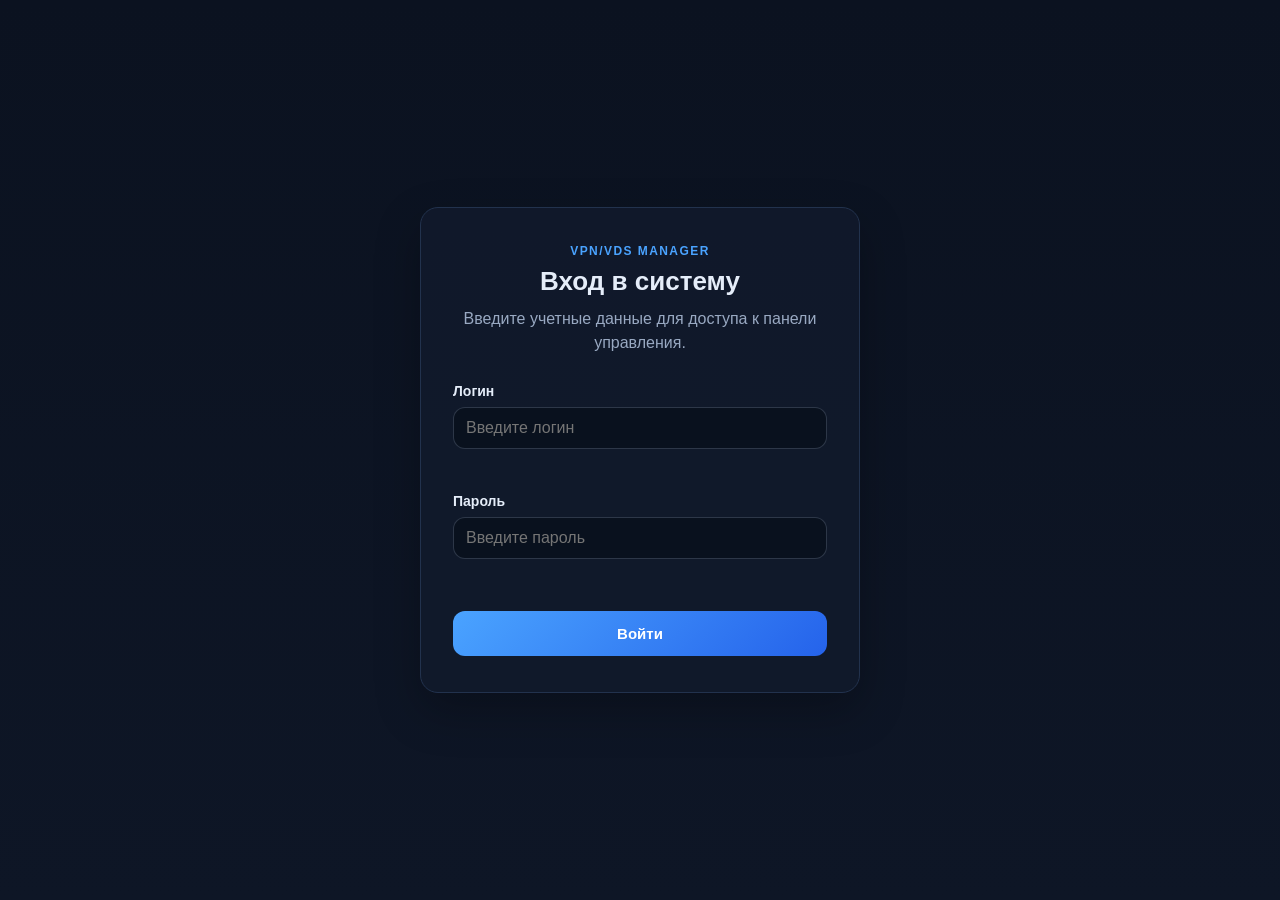
==== vpn-manager/frontend/index.html @ e57759b3 "feat: 405 fix, VPN sync button UI, change password modal UI, SSTP accel-ppp secrets support" ====
<!doctype html>
<html lang="ru">
  <head>
    <meta charset="UTF-8" />
    <meta name="viewport" content="width=device-width, initial-scale=1.0" />
    <title>VPN/VDS Manager - Конфиг</title>
    <link rel="stylesheet" href="styles.css" />
  </head>
  <body>
    <div class="layout">
      <header class="topbar panel">
        <div>
          <p class="eyebrow">MikroTik</p>
          <h1>mikrotik master by ILJES</h1>
        </div>

        <div class="topbar-actions">
          <a href="dashboard.html" class="tab-btn" role="button">
            Дашборд
          </a>
          <button type="button" id="tab-config-btn" class="tab-btn tab-btn-active">
            Конфиг
          </button>
          <button
            type="button"
            id="tab-settings-btn"
            class="tab-btn tab-btn-icon"
            aria-label="Открыть настройки"
            title="Открыть настройки"
          >
            &#9881;
          </button>
          <button type="button" id="logout-btn" class="tab-btn tab-btn-danger">
            Выйти
          </button>
        </div>
      </header>

      <section id="config-tab" class="tab-panel tab-panel-active">
        <div class="workspace-grid">
          <section class="panel panel-form">
            <div class="panel-header">
              <p class="eyebrow">Параметры</p>
              <h2 id="form-title">Настройка роутера</h2>
              <p class="subtitle">
                Изменения применяются к выбранной записи в списке роутеров.
              </p>
            </div>

            <form id="config-form" class="form" novalidate onsubmit="return false;"></form>
          </section>

          <main class="panel panel-preview">
            <div class="panel-header">
              <p class="eyebrow">Предпросмотр</p>
              <h2>Готовый RouterOS скрипт</h2>
              <p class="subtitle">
                Конфиг обновляется сразу после изменения полей формы.
              </p>
            </div>

            <div class="preview-actions">
              <button type="button" id="download-preview-btn" class="btn btn-primary">
                Скачать `.rsc` файл
              </button>
            </div>

            <div class="meta">
              <div class="meta-card">
                <span class="meta-label">Шаблон</span>
                <strong id="template-name">API сборка</strong>
              </div>
              <div class="meta-card">
                <span class="meta-label">Схема полей</span>
                <strong id="schema-name">/api/configs/schema</strong>
              </div>
            </div>

            <textarea
              id="preview"
              class="preview"
              spellcheck="false"
              readonly
            ></textarea>
          </main>
        </div>
      </section>

      <section id="settings-tab" class="tab-panel">
        <section class="panel panel-settings">
          <div class="panel-header">
            <p class="eyebrow">Настройки</p>
            <h2>Профили и роутеры</h2>
            <p class="subtitle">
              Управление профилями, списком устройств и скачиванием конфигов.
            </p>
          </div>

          <div class="settings-grid">
            <section class="settings-section">
              <div class="section-heading">
                <h2>Профиль</h2>
              </div>
              <div class="profile-controls">
                <select id="profile-select" class="field-input"></select>
                <div class="button-row">
                  <button type="button" id="new-profile-btn" class="btn btn-secondary">
                    Новый
                  </button>
                  <button type="button" id="save-profile-btn" class="btn btn-secondary">
                    Сохранить
                  </button>
                  <button type="button" id="delete-profile-btn" class="btn btn-danger">
                    Удалить
                  </button>
                </div>
              </div>
            </section>

            <section class="settings-section settings-section-wide">
              <div class="section-heading">
                <h2>Роутеры</h2>
                <button type="button" id="add-router-btn" class="btn btn-secondary btn-small">
                  Добавить
                </button>
              </div>
              <div id="router-list" class="router-list"></div>
              <div class="button-row">
                <button type="button" id="duplicate-router-btn" class="btn btn-secondary">
                  Дублировать
                </button>
                <button type="button" id="remove-router-btn" class="btn btn-danger">
                  Удалить
                </button>
              </div>
            </section>

            <div id="status" class="status status-loading">Загрузка данных...</div>

            <section class="settings-section">
              <div class="button-column">
                <button type="button" id="reset-btn" class="btn btn-secondary">
                  Сбросить роутер
                </button>
                <button type="button" id="download-btn" class="btn btn-primary">
                  Скачать выбранный `.rsc`
                </button>
                <button type="button" id="download-all-btn" class="btn btn-primary">
                  Скачать все конфиги
                </button>
              </div>
            </section>
          </div>
        </section>
      </section>
    </div>

    <template id="field-template">
      <label class="field">
        <span class="field-label"></span>
        <span class="field-help"></span>
        <input class="field-input" />
        <span class="field-error"></span>
      </label>
    </template>

    <template id="router-item-template">
      <button type="button" class="router-item">
        <span class="router-name"></span>
        <span class="router-meta"></span>
      </button>
    </template>

    <div id="password-modal" class="modal" style="display:none;">
      <div class="modal-overlay" data-close-modal="1"></div>
      <div class="modal-card panel">
        <div class="modal-header">
          <p class="eyebrow">Настройки</p>
          <h2>Смена пароля admin</h2>
          <p class="subtitle">Введите старый пароль и задайте новый (минимум 4 символа).</p>
        </div>
        <form id="password-form" class="form" novalidate onsubmit="return false;">
          <label class="field">
            <span class="field-label">Старый пароль</span>
            <input id="old-password" class="field-input" type="password" required autocomplete="current-password" />
            <span class="field-error" data-error-for="old-password"></span>
          </label>
          <label class="field">
            <span class="field-label">Новый пароль</span>
            <input id="new-password" class="field-input" type="password" required minlength="4" autocomplete="new-password" />
            <span class="field-error" data-error-for="new-password"></span>
          </label>
          <label class="field">
            <span class="field-label">Повторите новый пароль</span>
            <input id="new-password-2" class="field-input" type="password" required minlength="4" autocomplete="new-password" />
            <span class="field-error" data-error-for="new-password-2"></span>
          </label>
          <div id="password-status" class="status" style="display:none;"></div>
          <div class="button-row">
            <button type="button" id="password-cancel" class="btn btn-secondary" data-close-modal="1">Отмена</button>
            <button type="submit" id="password-submit" class="btn btn-primary">Сменить пароль</button>
          </div>
        </form>
      </div>
    </div>

    <script defer src="app.js"></script>
  </body>
</html>
---- vpn-manager/frontend/styles.css ----
:root {
  color-scheme: dark;
  --bg: #0b1220;
  --panel: #111a2b;
  --panel-border: #22324d;
  --panel-soft: #162238;
  --text: #e5edf9;
  --muted: #99a9c2;
  --accent: #4aa3ff;
  --accent-strong: #2563eb;
  --danger: #ff7a7a;
  --success: #4ade80;
  --warning: #fbbf24;
  --shadow: 0 18px 45px rgba(0, 0, 0, 0.25);
  font-family: Inter, Segoe UI, Roboto, Arial, sans-serif;
}

* {
  box-sizing: border-box;
}

body {
  margin: 0;
  min-height: 100vh;
  background: linear-gradient(180deg, #0b1220 0%, #0e1626 100%);
  color: var(--text);
}

.layout {
  display: grid;
  gap: 20px;
  padding: 20px;
}

.topbar {
  display: flex;
  align-items: center;
  justify-content: space-between;
  gap: 20px;
  padding: 18px 24px;
}

.panel {
  background: rgba(17, 26, 43, 0.92);
  border: 1px solid var(--panel-border);
  border-radius: 18px;
  box-shadow: var(--shadow);
}

.panel-form,
.panel-preview,
.panel-settings {
  display: flex;
  flex-direction: column;
}

.topbar-actions {
  display: flex;
  align-items: center;
  gap: 10px;
}

.tab-btn {
  border: 1px solid rgba(153, 169, 194, 0.2);
  border-radius: 14px;
  background: rgba(255, 255, 255, 0.04);
  color: var(--text);
  padding: 12px 16px;
  font: inherit;
  font-weight: 600;
  cursor: pointer;
  text-decoration: none;
  display: inline-flex;
  align-items: center;
  justify-content: center;
}

.tab-btn-active {
  border-color: rgba(74, 163, 255, 0.4);
  background: rgba(74, 163, 255, 0.16);
}

.tab-btn-icon {
  min-width: 48px;
  font-size: 20px;
  line-height: 1;
}

.tab-btn-danger {
  border-color: rgba(255, 122, 122, 0.3);
  background: rgba(255, 122, 122, 0.12);
  color: #ffd4d4;
}

.tab-btn-danger:hover {
  background: rgba(255, 122, 122, 0.2);
}

.tab-panel {
  display: none;
}

.tab-panel-active {
  display: block;
}

.workspace-grid {
  display: grid;
  grid-template-columns: minmax(360px, 460px) minmax(520px, 1fr);
  gap: 20px;
}

.panel-settings {
  min-height: calc(100vh - 140px);
}

.panel-header {
  padding: 24px 24px 12px;
}

.eyebrow {
  margin: 0 0 8px;
  color: var(--accent);
  font-size: 12px;
  font-weight: 700;
  letter-spacing: 0.12em;
  text-transform: uppercase;
}

h1,
h2 {
  margin: 0;
  font-size: 28px;
}

.subtitle {
  margin: 10px 0 0;
  color: var(--muted);
  line-height: 1.5;
}

.settings-grid {
  display: grid;
  grid-template-columns: minmax(280px, 360px) minmax(420px, 1fr);
  gap: 16px;
  padding: 0 24px 24px;
}

.settings-section {
  padding: 18px;
  border-radius: 16px;
  background: rgba(22, 34, 56, 0.95);
  border: 1px solid rgba(255, 255, 255, 0.04);
}

.settings-section-wide,
.status {
  grid-column: 1 / -1;
}

.section-heading {
  display: flex;
  align-items: center;
  justify-content: space-between;
  gap: 12px;
  margin-bottom: 14px;
}

.section-heading h2 {
  font-size: 16px;
}

.profile-controls {
  display: grid;
  gap: 12px;
}

.status {
  padding: 12px 14px;
  border-radius: 12px;
  border: 1px solid transparent;
  font-size: 14px;
}

.status-loading {
  background: rgba(74, 163, 255, 0.12);
  border-color: rgba(74, 163, 255, 0.28);
}

.status-success {
  background: rgba(74, 222, 128, 0.12);
  border-color: rgba(74, 222, 128, 0.25);
}

.status-error {
  background: rgba(255, 122, 122, 0.12);
  border-color: rgba(255, 122, 122, 0.25);
  color: #ffd4d4;
}

.form {
  display: grid;
  gap: 18px;
  padding: 0 24px 24px 24px;
  overflow: auto;
}

.section {
  padding: 18px;
  border-radius: 16px;
  background: rgba(22, 34, 56, 0.95);
  border: 1px solid rgba(255, 255, 255, 0.04);
}

.section-title {
  margin: 0 0 14px;
  font-size: 16px;
}

.section-grid {
  display: grid;
  gap: 14px;
}

.inline-summary {
  display: grid;
  gap: 8px;
  padding: 14px 16px;
  border-radius: 14px;
  background: rgba(9, 17, 30, 0.9);
  border: 1px solid rgba(74, 163, 255, 0.18);
}

.inline-summary-label {
  color: var(--muted);
  font-size: 13px;
}

.inline-summary-value {
  color: var(--text);
  font-size: 15px;
  word-break: break-word;
}

.field {
  display: grid;
  gap: 8px;
}

.field-checkbox {
  grid-template-columns: auto 1fr;
  align-items: start;
  gap: 10px 12px;
}

.field-checkbox input[type="checkbox"] {
  margin-top: 2px;
  width: 18px;
  height: 18px;
  accent-color: var(--accent);
}

.field-checkbox .field-label,
.field-checkbox .field-help,
.field-checkbox .field-error {
  grid-column: 2;
}

.field-disabled {
  opacity: 0.55;
}

.field-label {
  font-size: 14px;
  font-weight: 600;
}

.field-help {
  color: var(--muted);
  font-size: 13px;
  line-height: 1.45;
}

.field-input,
.field textarea,
.field select {
  width: 100%;
  padding: 11px 12px;
  border: 1px solid rgba(153, 169, 194, 0.25);
  border-radius: 12px;
  background: #09111e;
  color: var(--text);
  font: inherit;
}

.field-input:focus,
.field textarea:focus,
.field select:focus {
  outline: 2px solid rgba(74, 163, 255, 0.35);
  border-color: var(--accent);
}

.field textarea {
  min-height: 90px;
  resize: vertical;
}

.button-row,
.button-column {
  display: flex;
  gap: 10px;
}

.button-column {
  flex-direction: column;
}

.button-row .btn,
.button-column .btn {
  flex: 1;
}

.field-error {
  min-height: 18px;
  color: var(--danger);
  font-size: 12px;
}

.field-invalid .field-input,
.field-invalid textarea,
.field-invalid select {
  border-color: var(--danger);
}

.actions {
  display: flex;
  gap: 12px;
  padding: 0 24px 24px;
}

.btn {
  border: 0;
  border-radius: 12px;
  padding: 12px 16px;
  font: inherit;
  font-weight: 600;
  cursor: pointer;
  text-decoration: none;
  display: inline-flex;
  align-items: center;
  justify-content: center;
}

.btn-primary {
  background: linear-gradient(135deg, var(--accent), var(--accent-strong));
  color: white;
}

.btn-secondary {
  background: rgba(255, 255, 255, 0.06);
  color: var(--text);
}

.btn-danger {
  background: rgba(255, 122, 122, 0.16);
  color: #ffd7d7;
}

.btn-small {
  padding: 9px 12px;
  font-size: 13px;
}

.router-list {
  display: grid;
  gap: 10px;
  max-height: 340px;
  overflow: auto;
  margin-bottom: 12px;
}

.router-item {
  display: grid;
  gap: 5px;
  width: 100%;
  padding: 12px 14px;
  border: 1px solid rgba(153, 169, 194, 0.18);
  border-radius: 12px;
  background: #09111e;
  color: var(--text);
  text-align: left;
  cursor: pointer;
}

.router-item:hover {
  border-color: rgba(74, 163, 255, 0.35);
}

.router-item.active {
  border-color: var(--accent);
  box-shadow: inset 0 0 0 1px rgba(74, 163, 255, 0.25);
}

.router-name {
  font-size: 14px;
  font-weight: 600;
}

.router-meta {
  color: var(--muted);
  font-size: 12px;
}

.meta {
  display: flex;
  gap: 14px;
  padding: 0 24px 16px;
}

.preview-actions {
  display: flex;
  justify-content: flex-end;
  padding: 0 24px 16px;
}

.meta-card {
  flex: 1;
  padding: 14px 16px;
  border-radius: 14px;
  background: rgba(22, 34, 56, 0.95);
  border: 1px solid rgba(255, 255, 255, 0.04);
}

.meta-label {
  display: block;
  margin-bottom: 6px;
  color: var(--muted);
  font-size: 13px;
}

.preview {
  flex: 1;
  margin: 0 24px 24px;
  padding: 18px;
  min-height: 680px;
  border-radius: 16px;
  border: 1px solid rgba(153, 169, 194, 0.2);
  background: #09111e;
  color: #dce7f8;
  font: 13px/1.55 Consolas, Monaco, monospace;
  resize: none;
}

@media (max-width: 1180px) {
  .workspace-grid,
  .settings-grid {
    grid-template-columns: 1fr;
  }

  .preview {
    min-height: 420px;
  }

  .topbar {
    flex-direction: column;
    align-items: stretch;
  }

  .topbar-actions {
    justify-content: space-between;
  }
}

.login-layout {
  min-height: 100vh;
  display: flex;
  align-items: center;
  justify-content: center;
  padding: 20px;
}

.login-card {
  width: 100%;
  max-width: 440px;
  padding: 36px 32px;
}

.login-header {
  text-align: center;
  margin-bottom: 28px;
}

.login-header h1 {
  font-size: 26px;
  margin-top: 4px;
}

.login-form {
  display: grid;
  gap: 18px;
}

.btn-login {
  width: 100%;
  padding: 14px 20px;
  font-size: 15px;
  margin-top: 8px;
}

.dashboard-panel {
  display: grid;
  gap: 20px;
}

.stats-grid {
  display: grid;
  grid-template-columns: repeat(auto-fit, minmax(220px, 1fr));
  gap: 16px;
}

.stat-card {
  display: flex;
  align-items: center;
  gap: 16px;
  padding: 20px;
}

.stat-icon {
  width: 56px;
  height: 56px;
  border-radius: 14px;
  display: flex;
  align-items: center;
  justify-content: center;
  font-size: 26px;
  font-weight: 700;
  flex-shrink: 0;
}

.stat-icon-total {
  background: rgba(74, 163, 255, 0.16);
  color: var(--accent);
}

.stat-icon-online {
  background: rgba(74, 222, 128, 0.16);
  color: var(--success);
  font-size: 18px;
}

.stat-icon-traffic {
  background: rgba(251, 191, 36, 0.16);
  color: var(--warning);
}

.stat-icon-offline {
  background: rgba(255, 122, 122, 0.16);
  color: var(--danger);
  font-size: 18px;
}

.stat-content {
  display: grid;
  gap: 4px;
  min-width: 0;
}

.stat-label {
  color: var(--muted);
  font-size: 13px;
}

.stat-value {
  font-size: 28px;
  font-weight: 700;
  line-height: 1.1;
}

.stat-value-success {
  color: var(--success);
}

.stat-value-danger {
  color: var(--danger);
}

.dashboard-actions {
  display: flex;
  flex-wrap: wrap;
  gap: 12px;
}

.panel-table {
  overflow: hidden;
}

.table-wrapper {
  padding: 0 24px 24px;
  overflow-x: auto;
}

.routers-table {
  width: 100%;
  border-collapse: collapse;
  font-size: 14px;
}

.routers-table th,
.routers-table td {
  padding: 14px 16px;
  text-align: left;
  border-bottom: 1px solid rgba(153, 169, 194, 0.12);
}

.routers-table th {
  color: var(--muted);
  font-size: 12px;
  font-weight: 600;
  text-transform: uppercase;
  letter-spacing: 0.06em;
  background: rgba(22, 34, 56, 0.5);
}

.routers-table tbody tr:hover {
  background: rgba(74, 163, 255, 0.05);
}

.routers-table tbody tr:last-child td {
  border-bottom: 0;
}

.table-loading {
  text-align: center;
  padding: 40px 20px !important;
  color: var(--muted);
}

.table-empty {
  text-align: center;
  padding: 40px 20px !important;
  color: var(--muted);
}

.status-badge {
  display: inline-flex;
  align-items: center;
  gap: 8px;
  padding: 6px 12px;
  border-radius: 20px;
  font-size: 13px;
  font-weight: 600;
}

.status-badge::before {
  content: "";
  width: 8px;
  height: 8px;
  border-radius: 50%;
}

.status-online {
  background: rgba(74, 222, 128, 0.14);
  color: var(--success);
}

.status-online::before {
  background: var(--success);
  box-shadow: 0 0 0 3px rgba(74, 222, 128, 0.2);
}

.status-offline {
  background: rgba(255, 122, 122, 0.14);
  color: var(--danger);
}

.status-offline::before {
  background: var(--danger);
  box-shadow: 0 0 0 3px rgba(255, 122, 122, 0.2);
}

.traffic-value {
  font-variant-numeric: tabular-nums;
  font-weight: 600;
}

@media (max-width: 720px) {
  .routers-table th,
  .routers-table td {
    padding: 10px 12px;
    font-size: 13px;
  }

  .stat-value {
    font-size: 22px;
  }
}

.modal {
  position: fixed;
  inset: 0;
  display: flex;
  align-items: center;
  justify-content: center;
  z-index: 1000;
  padding: 20px;
}

.modal-overlay {
  position: absolute;
  inset: 0;
  background: rgba(3, 7, 18, 0.78);
  backdrop-filter: blur(3px);
}

.modal-card {
  position: relative;
  width: 100%;
  max-width: 500px;
  padding: 28px;
  z-index: 1;
  box-shadow: 0 30px 80px rgba(0, 0, 0, 0.5);
  border-radius: 16px;
}

.modal-header {
  margin-bottom: 20px;
}

#password-form .field {
  margin-bottom: 14px;
}

#password-form .button-row {
  margin-top: 20px;
  display: flex;
  gap: 12px;
  justify-content: flex-end;
}

.modal-header .eyebrow {
  margin-bottom: 6px;
}

.modal-header h2 {
  margin: 0 0 6px 0;
}
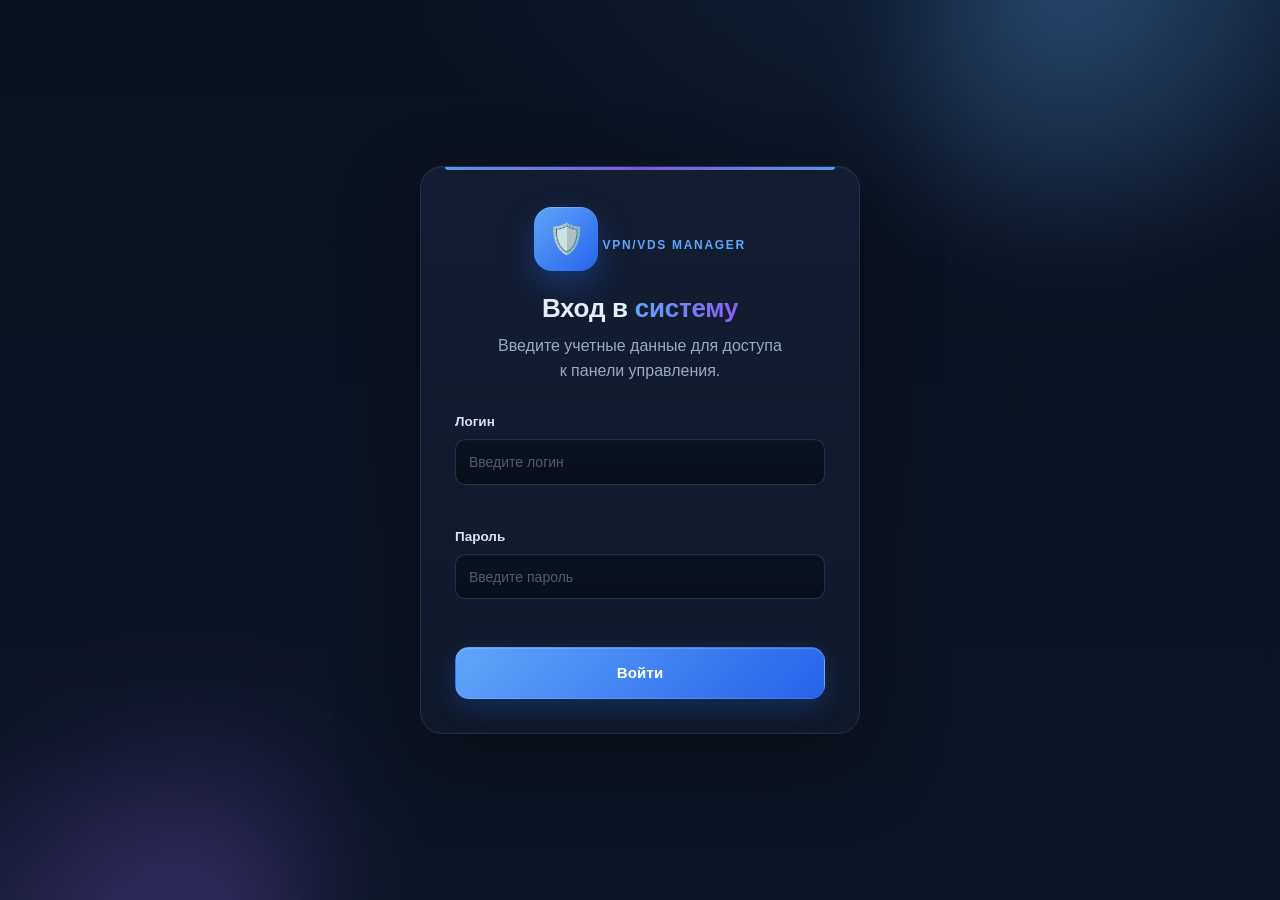
==== commit b433e838: "feat(ui): dark design system - gradients, section icons, login logo, cache v20260831c" ====
--- a/vpn-manager/frontend/index.html
+++ b/vpn-manager/frontend/index.html
@@ -3,15 +3,41 @@
   <head>
     <meta charset="UTF-8" />
     <meta name="viewport" content="width=device-width, initial-scale=1.0" />
+    <meta http-equiv="Cache-Control" content="no-cache, no-store, must-revalidate" />
+    <meta http-equiv="Pragma" content="no-cache" />
+    <meta http-equiv="Expires" content="0" />
     <title>VPN/VDS Manager - Конфиг</title>
-    <link rel="stylesheet" href="styles.css" />
+    <script>
+      (function(){
+        var FORCE = "20260831c";
+        try {
+          var u = new URL(window.location.href);
+          if (u.searchParams.get("v") !== FORCE) {
+            u.searchParams.set("v", FORCE);
+            u.searchParams.delete("debug");
+            if (window.location.search !== u.search) {
+              window.location.replace(u.toString());
+              return;
+            }
+          }
+        } catch(e){
+          var loc = window.location;
+          var q = loc.search;
+          if (q.indexOf("v=" + FORCE) === -1) {
+            window.location.replace(loc.pathname + "?v=" + FORCE + loc.hash);
+            return;
+          }
+        }
+      })();
+    </script>
+    <link rel="stylesheet" href="styles.css?v=20260831c" />
   </head>
   <body>
     <div class="layout">
       <header class="topbar panel">
         <div>
           <p class="eyebrow">MikroTik</p>
-          <h1>mikrotik master by ILJES</h1>
+          <h1>MikroTik <span class="title-accent">Configurator</span></h1>
         </div>
 
         <div class="topbar-actions">
@@ -204,6 +230,6 @@
       </div>
     </div>
 
-    <script defer src="app.js"></script>
+    <script defer src="app.js?v=20260831c"></script>
   </body>
 </html>
--- a/vpn-manager/frontend/styles.css
+++ b/vpn-manager/frontend/styles.css
@@ -1,69 +1,86 @@
 :root {
   color-scheme: dark;
   --bg: #0b1220;
+  --bg-2: #0e1626;
   --panel: #111a2b;
   --panel-border: #22324d;
   --panel-soft: #162238;
   --text: #e5edf9;
   --muted: #99a9c2;
   --accent: #4aa3ff;
+  --accent-2: #60a5fa;
   --accent-strong: #2563eb;
-  --danger: #ff7a7a;
-  --success: #4ade80;
-  --warning: #fbbf24;
-  --shadow: 0 18px 45px rgba(0, 0, 0, 0.25);
-  font-family: Inter, Segoe UI, Roboto, Arial, sans-serif;
-}
-
-* {
-  box-sizing: border-box;
-}
+  --danger: #ef4444;
+  --danger-soft: #ff7a7a;
+  --success: #22c55e;
+  --success-soft: #4ade80;
+  --warning: #f59e0b;
+  --warning-soft: #fbbf24;
+  --violet: #8b5cf6;
+  --shadow: 0 18px 45px rgba(0, 0, 0, 0.28);
+  --shadow-lg: 0 30px 80px rgba(0, 0, 0, 0.45);
+  --radius-sm: 10px;
+  --radius-md: 14px;
+  --radius-lg: 18px;
+  --radius-xl: 22px;
+  --t-fast: 120ms ease-out;
+  --t: 200ms cubic-bezier(0.4, 0, 0.2, 1);
+  --t-slow: 350ms cubic-bezier(0.4, 0, 0.2, 1);
+  font-family: Inter, "Segoe UI", Roboto, Arial, sans-serif;
+  -webkit-font-smoothing: antialiased;
+  -moz-osx-font-smoothing: grayscale;
+}
+
+* { box-sizing: border-box; }
+
+html, body { margin: 0; padding: 0; }
 
 body {
-  margin: 0;
   min-height: 100vh;
-  background: linear-gradient(180deg, #0b1220 0%, #0e1626 100%);
+  background:
+    radial-gradient(1200px 600px at 85% -10%, rgba(74,163,255,0.12), transparent 60%),
+    radial-gradient(900px 500px at -10% 110%, rgba(139,92,246,0.10), transparent 55%),
+    linear-gradient(180deg, var(--bg) 0%, var(--bg-2) 100%);
+  background-attachment: fixed;
   color: var(--text);
-}
-
-.layout {
-  display: grid;
-  gap: 20px;
-  padding: 20px;
-}
+  line-height: 1.45;
+  transition: background var(--t-slow);
+}
+
+a { color: var(--accent-2); text-decoration: none; transition: color var(--t-fast); }
+a:hover { color: #93c5fd; }
+
+.layout { display: grid; gap: 20px; padding: 20px; }
 
 .topbar {
-  display: flex;
-  align-items: center;
-  justify-content: space-between;
-  gap: 20px;
-  padding: 18px 24px;
+  display: flex; align-items: center; justify-content: space-between;
+  gap: 20px; padding: 18px 24px;
 }
 
 .panel {
-  background: rgba(17, 26, 43, 0.92);
+  background: linear-gradient(180deg, rgba(20,30,50,0.96) 0%, rgba(17,26,43,0.94) 100%);
   border: 1px solid var(--panel-border);
-  border-radius: 18px;
+  border-radius: var(--radius-xl);
   box-shadow: var(--shadow);
+  backdrop-filter: blur(6px);
+  transition: border-color var(--t), box-shadow var(--t), transform var(--t);
 }
 
 .panel-form,
 .panel-preview,
 .panel-settings {
-  display: flex;
-  flex-direction: column;
+  display: flex; flex-direction: column;
+  min-height: 0;
 }
 
 .topbar-actions {
-  display: flex;
-  align-items: center;
-  gap: 10px;
+  display: flex; align-items: center; gap: 10px; flex-wrap: wrap;
 }
 
 .tab-btn {
-  border: 1px solid rgba(153, 169, 194, 0.2);
-  border-radius: 14px;
-  background: rgba(255, 255, 255, 0.04);
+  border: 1px solid rgba(153,169,194,0.18);
+  border-radius: var(--radius-md);
+  background: rgba(255,255,255,0.04);
   color: var(--text);
   padding: 12px 16px;
   font: inherit;
@@ -73,71 +90,89 @@
   display: inline-flex;
   align-items: center;
   justify-content: center;
-}
+  gap: 8px;
+  transition: background var(--t), border-color var(--t), color var(--t), transform var(--t-fast), box-shadow var(--t);
+  user-select: none;
+  white-space: nowrap;
+}
+.tab-btn:hover {
+  background: rgba(255,255,255,0.07);
+  border-color: rgba(153,169,194,0.32);
+  transform: translateY(-1px);
+}
+.tab-btn:active { transform: translateY(0); }
 
 .tab-btn-active {
-  border-color: rgba(74, 163, 255, 0.4);
-  background: rgba(74, 163, 255, 0.16);
-}
-
-.tab-btn-icon {
-  min-width: 48px;
-  font-size: 20px;
-  line-height: 1;
-}
+  border-color: rgba(74,163,255,0.55);
+  background: linear-gradient(180deg, rgba(74,163,255,0.22) 0%, rgba(74,163,255,0.10) 100%);
+  color: #ffffff;
+  box-shadow: 0 0 0 1px rgba(74,163,255,0.25), 0 8px 24px rgba(37,99,235,0.18);
+  position: relative;
+  overflow: hidden;
+}
+.tab-btn-active::after {
+  content: "";
+  position: absolute;
+  left: 14px; right: 14px; bottom: 4px;
+  height: 2px; border-radius: 2px;
+  background: linear-gradient(90deg, var(--accent), var(--accent-2));
+  opacity: 0.9;
+}
+
+.tab-btn-icon { min-width: 48px; font-size: 20px; line-height: 1; }
 
 .tab-btn-danger {
-  border-color: rgba(255, 122, 122, 0.3);
-  background: rgba(255, 122, 122, 0.12);
+  border-color: rgba(239,68,68,0.35);
+  background: rgba(239,68,68,0.12);
   color: #ffd4d4;
 }
-
-.tab-btn-danger:hover {
-  background: rgba(255, 122, 122, 0.2);
-}
-
-.tab-panel {
-  display: none;
-}
-
+.tab-btn-danger:hover { background: rgba(239,68,68,0.22); }
+
+.tab-panel { display: none; }
 .tab-panel-active {
   display: block;
+  animation: fadeSlide 180ms var(--t-slow);
+}
+@keyframes fadeSlide {
+  from { opacity: 0; transform: translateY(6px); }
+  to   { opacity: 1; transform: translateY(0); }
 }
 
 .workspace-grid {
   display: grid;
-  grid-template-columns: minmax(360px, 460px) minmax(520px, 1fr);
+  grid-template-columns: minmax(360px, 470px) minmax(520px, 1fr);
   gap: 20px;
-}
-
-.panel-settings {
-  min-height: calc(100vh - 140px);
-}
-
-.panel-header {
-  padding: 24px 24px 12px;
-}
+  align-items: start;
+}
+
+.panel-settings { min-height: calc(100vh - 140px); }
+
+.panel-header { padding: 24px 24px 14px; }
 
 .eyebrow {
   margin: 0 0 8px;
-  color: var(--accent);
+  color: var(--accent-2);
   font-size: 12px;
   font-weight: 700;
-  letter-spacing: 0.12em;
+  letter-spacing: 0.14em;
   text-transform: uppercase;
-}
-
-h1,
-h2 {
-  margin: 0;
-  font-size: 28px;
-}
-
-.subtitle {
-  margin: 10px 0 0;
-  color: var(--muted);
-  line-height: 1.5;
-}
+  display: inline-flex; align-items: center; gap: 8px;
+}
+
+h1, h2, h3 { margin: 0; line-height: 1.2; letter-spacing: -0.01em; }
+h1 { font-size: 30px; font-weight: 700; }
+h2 { font-size: 20px; font-weight: 700; }
+h3 { font-size: 16px; font-weight: 600; }
+
+.title-accent {
+  background: linear-gradient(90deg, var(--accent-2) 0%, var(--violet) 100%);
+  -webkit-background-clip: text;
+  background-clip: text;
+  color: transparent;
+  font-weight: 800;
+}
+
+.subtitle { margin: 10px 0 0; color: var(--muted); line-height: 1.55; max-width: 70ch; }
 
 .settings-grid {
   display: grid;
@@ -148,73 +183,103 @@
 
 .settings-section {
   padding: 18px;
-  border-radius: 16px;
-  background: rgba(22, 34, 56, 0.95);
-  border: 1px solid rgba(255, 255, 255, 0.04);
-}
+  border-radius: var(--radius-lg);
+  background: linear-gradient(180deg, rgba(26,38,62,0.92), rgba(22,34,56,0.95));
+  border: 1px solid rgba(255,255,255,0.05);
+  box-shadow: inset 0 1px 0 rgba(255,255,255,0.03);
+  transition: border-color var(--t), transform var(--t-fast);
+}
+.settings-section:hover { border-color: rgba(74,163,255,0.18); }
 
 .settings-section-wide,
+.status { grid-column: 1 / -1; }
+
+.section-heading {
+  display: flex; align-items: center; justify-content: space-between;
+  gap: 12px; margin-bottom: 14px;
+}
+.section-heading h2 { font-size: 16px; letter-spacing: 0; }
+
+.profile-controls { display: grid; gap: 12px; }
+
 .status {
-  grid-column: 1 / -1;
-}
-
-.section-heading {
-  display: flex;
-  align-items: center;
-  justify-content: space-between;
-  gap: 12px;
-  margin-bottom: 14px;
-}
-
-.section-heading h2 {
-  font-size: 16px;
-}
-
-.profile-controls {
-  display: grid;
-  gap: 12px;
-}
-
-.status {
-  padding: 12px 14px;
-  border-radius: 12px;
+  padding: 14px 16px;
+  border-radius: var(--radius-md);
   border: 1px solid transparent;
   font-size: 14px;
-}
+  font-weight: 500;
+  animation: fadeIn 220ms var(--t-slow);
+  display: flex; align-items: flex-start; gap: 10px;
+}
+.status::before {
+  content: "";
+  width: 10px; height: 10px; border-radius: 50%;
+  flex: 0 0 auto; margin-top: 5px;
+  background: currentColor;
+  box-shadow: 0 0 0 4px currentColor;
+  opacity: 0.18;
+}
+@keyframes fadeIn { from { opacity: 0; transform: translateY(-2px);} to { opacity: 1; transform: none; } }
 
 .status-loading {
-  background: rgba(74, 163, 255, 0.12);
-  border-color: rgba(74, 163, 255, 0.28);
-}
+  background: linear-gradient(90deg, rgba(74,163,255,0.14), rgba(139,92,246,0.10));
+  border-color: rgba(74,163,255,0.3);
+  color: #bfdbfe;
+}
+.status-loading::before { background: var(--accent); box-shadow: 0 0 0 4px rgba(74,163,255,0.25); opacity: 1; animation: pulse 1.2s ease-in-out infinite; }
+@keyframes pulse { 0%, 100% { transform: scale(1);} 50% { transform: scale(1.35); } }
 
 .status-success {
-  background: rgba(74, 222, 128, 0.12);
-  border-color: rgba(74, 222, 128, 0.25);
+  background: linear-gradient(90deg, rgba(34,197,94,0.14), rgba(74,222,128,0.08));
+  border-color: rgba(34,197,94,0.3);
+  color: #bbf7d0;
 }
 
 .status-error {
-  background: rgba(255, 122, 122, 0.12);
-  border-color: rgba(255, 122, 122, 0.25);
-  color: #ffd4d4;
+  background: linear-gradient(90deg, rgba(239,68,68,0.16), rgba(239,68,68,0.08));
+  border-color: rgba(239,68,68,0.35);
+  color: #fecaca;
 }
 
 .form {
   display: grid;
-  gap: 18px;
-  padding: 0 24px 24px 24px;
+  gap: 20px;
+  padding: 0 24px 24px;
   overflow: auto;
+  scrollbar-gutter: stable;
 }
 
 .section {
-  padding: 18px;
-  border-radius: 16px;
-  background: rgba(22, 34, 56, 0.95);
-  border: 1px solid rgba(255, 255, 255, 0.04);
-}
+  padding: 20px;
+  border-radius: var(--radius-lg);
+  background: linear-gradient(180deg, rgba(26,38,62,0.95), rgba(22,34,56,0.96));
+  border: 1px solid rgba(255,255,255,0.05);
+  box-shadow: inset 0 1px 0 rgba(255,255,255,0.03);
+  position: relative;
+  overflow: hidden;
+  transition: border-color var(--t), box-shadow var(--t);
+}
+.section:hover { border-color: rgba(74,163,255,0.22); }
 
 .section-title {
-  margin: 0 0 14px;
+  margin: 0 0 16px;
   font-size: 16px;
+  font-weight: 700;
+  display: inline-flex;
+  align-items: center;
+  gap: 10px;
+  letter-spacing: -0.005em;
+}
+.section-icon {
+  display: inline-flex;
+  align-items: center; justify-content: center;
+  width: 30px; height: 30px;
+  border-radius: 10px;
+  font-size: 16px;
+  background: rgba(74,163,255,0.14);
+  color: var(--accent-2);
+  flex-shrink: 0;
+  box-shadow: inset 0 0 0 1px rgba(74,163,255,0.18);
 }
 
 .section-grid {
@@ -226,287 +291,416 @@
   display: grid;
   gap: 8px;
   padding: 14px 16px;
-  border-radius: 14px;
-  background: rgba(9, 17, 30, 0.9);
-  border: 1px solid rgba(74, 163, 255, 0.18);
-}
-
+  border-radius: var(--radius-md);
+  background: rgba(9,17,30,0.9);
+  border: 1px solid rgba(74,163,255,0.2);
+  box-shadow: inset 0 0 0 1px rgba(74,163,255,0.04);
+}
 .inline-summary-label {
-  color: var(--muted);
-  font-size: 13px;
-}
-
-.inline-summary-value {
-  color: var(--text);
-  font-size: 15px;
-  word-break: break-word;
-}
-
-.field {
-  display: grid;
-  gap: 8px;
-}
-
+  color: var(--muted); font-size: 12.5px; font-weight: 500;
+  letter-spacing: 0.02em;
+}
+.inline-summary-value { color: var(--text); font-size: 14.5px; word-break: break-word; font-weight: 500; }
+
+.field { display: grid; gap: 8px; }
 .field-checkbox {
   grid-template-columns: auto 1fr;
   align-items: start;
   gap: 10px 12px;
-}
+  padding: 10px 12px;
+  border-radius: var(--radius-sm);
+  background: rgba(9,17,30,0.55);
+  border: 1px solid rgba(255,255,255,0.04);
+  transition: background var(--t), border-color var(--t);
+}
+.field-checkbox:hover { background: rgba(9,17,30,0.8); border-color: rgba(74,163,255,0.18); }
 
 .field-checkbox input[type="checkbox"] {
-  margin-top: 2px;
-  width: 18px;
-  height: 18px;
-  accent-color: var(--accent);
+  margin-top: 2px; width: 18px; height: 18px; accent-color: var(--accent); cursor: pointer;
 }
 
 .field-checkbox .field-label,
 .field-checkbox .field-help,
-.field-checkbox .field-error {
-  grid-column: 2;
-}
-
-.field-disabled {
-  opacity: 0.55;
-}
+.field-checkbox .field-error { grid-column: 2; }
+
+.field-disabled { opacity: 0.6; pointer-events: none; }
 
 .field-label {
-  font-size: 14px;
+  font-size: 13.5px;
   font-weight: 600;
+  color: #d6e3f6;
+  display: inline-flex;
+  align-items: center;
+  gap: 6px;
+}
+.field-label-required::after {
+  content: "*";
+  color: var(--danger);
+  font-weight: 700;
 }
 
 .field-help {
-  color: var(--muted);
-  font-size: 13px;
-  line-height: 1.45;
+  color: var(--muted); font-size: 12.5px; line-height: 1.5;
 }
 
 .field-input,
 .field textarea,
 .field select {
   width: 100%;
-  padding: 11px 12px;
-  border: 1px solid rgba(153, 169, 194, 0.25);
-  border-radius: 12px;
-  background: #09111e;
+  padding: 11.5px 13px;
+  border: 1px solid rgba(153,169,194,0.22);
+  border-radius: var(--radius-sm);
+  background: linear-gradient(180deg, #0a1220, #070e1a);
   color: var(--text);
   font: inherit;
-}
+  font-size: 14px;
+  transition: border-color var(--t-fast), box-shadow var(--t-fast), background var(--t-fast), transform var(--t-fast);
+  box-shadow: inset 0 1px 0 rgba(255,255,255,0.02);
+}
+.field input::placeholder,
+.field textarea::placeholder,
+.field select::placeholder { color: rgba(153,169,194,0.5); }
+
+.field-input:hover,
+.field textarea:hover,
+.field select:hover { border-color: rgba(153,169,194,0.34); }
 
 .field-input:focus,
 .field textarea:focus,
 .field select:focus {
-  outline: 2px solid rgba(74, 163, 255, 0.35);
+  outline: none;
   border-color: var(--accent);
-}
-
-.field textarea {
-  min-height: 90px;
-  resize: vertical;
+  background: linear-gradient(180deg, #0c1629, #08101d);
+  box-shadow:
+    0 0 0 3px rgba(74,163,255,0.15),
+    0 0 0 1px rgba(74,163,255,0.4);
+}
+
+.field textarea { min-height: 90px; resize: vertical; font-family: inherit; }
+
+select.field-input,
+.field select {
+  cursor: pointer;
+  appearance: none;
+  -webkit-appearance: none;
+  background-image:
+    linear-gradient(45deg, transparent 50%, #99a9c2 50%),
+    linear-gradient(135deg, #99a9c2 50%, transparent 50%);
+  background-position: calc(100% - 20px) 19px, calc(100% - 14px) 19px;
+  background-size: 6px 6px, 6px 6px;
+  background-repeat: no-repeat;
+  padding-right: 38px;
 }
 
 .button-row,
-.button-column {
-  display: flex;
-  gap: 10px;
-}
-
-.button-column {
-  flex-direction: column;
-}
-
-.button-row .btn,
-.button-column .btn {
-  flex: 1;
-}
+.button-column { display: flex; gap: 10px; }
+.button-column { flex-direction: column; }
+.button-row .btn, .button-column .btn { flex: 1; }
 
 .field-error {
   min-height: 18px;
-  color: var(--danger);
-  font-size: 12px;
+  color: #fca5a5;
+  font-size: 12.5px;
+  font-weight: 500;
 }
 
 .field-invalid .field-input,
 .field-invalid textarea,
 .field-invalid select {
-  border-color: var(--danger);
+  border-color: rgba(239,68,68,0.55) !important;
+  box-shadow: 0 0 0 3px rgba(239,68,68,0.12) !important;
 }
 
 .actions {
   display: flex;
   gap: 12px;
   padding: 0 24px 24px;
+  flex-wrap: wrap;
 }
 
 .btn {
-  border: 0;
-  border-radius: 12px;
-  padding: 12px 16px;
+  border: 1px solid transparent;
+  border-radius: var(--radius-sm);
+  padding: 12px 18px;
   font: inherit;
   font-weight: 600;
+  font-size: 14px;
   cursor: pointer;
   text-decoration: none;
   display: inline-flex;
   align-items: center;
   justify-content: center;
+  gap: 8px;
+  transition: transform var(--t-fast), box-shadow var(--t-fast), background var(--t-fast), border-color var(--t-fast), color var(--t-fast), filter var(--t-fast);
+  user-select: none;
+  white-space: nowrap;
+  letter-spacing: 0.01em;
+}
+.btn:disabled {
+  opacity: 0.5;
+  cursor: not-allowed;
+  transform: none !important;
+  filter: grayscale(0.3);
 }
 
 .btn-primary {
-  background: linear-gradient(135deg, var(--accent), var(--accent-strong));
+  background: linear-gradient(135deg, var(--accent-2) 0%, var(--accent-strong) 100%);
+  color: #ffffff;
+  box-shadow: 0 8px 24px rgba(37,99,235,0.25), inset 0 1px 0 rgba(255,255,255,0.15);
+  border-color: rgba(255,255,255,0.08);
+}
+.btn-primary:hover:not(:disabled) {
+  transform: translateY(-1.5px);
+  box-shadow: 0 14px 32px rgba(37,99,235,0.33), inset 0 1px 0 rgba(255,255,255,0.2);
+  filter: brightness(1.05);
+}
+.btn-primary:active:not(:disabled) { transform: translateY(0); }
+
+.btn-secondary {
+  background: rgba(255,255,255,0.06);
+  color: var(--text);
+  border-color: rgba(153,169,194,0.18);
+}
+.btn-secondary:hover:not(:disabled) {
+  background: rgba(255,255,255,0.09);
+  border-color: rgba(153,169,194,0.3);
+  transform: translateY(-1px);
+}
+
+.btn-danger {
+  background: rgba(239,68,68,0.16);
+  color: #fecaca;
+  border-color: rgba(239,68,68,0.32);
+}
+.btn-danger:hover:not(:disabled) {
+  background: rgba(239,68,68,0.24);
+  color: #ffffff;
+  transform: translateY(-1px);
+  box-shadow: 0 10px 28px rgba(239,68,68,0.2);
+}
+
+.btn-success {
+  background: linear-gradient(135deg, #22c55e 0%, #16a34a 100%);
   color: white;
-}
-
-.btn-secondary {
-  background: rgba(255, 255, 255, 0.06);
-  color: var(--text);
-}
-
-.btn-danger {
-  background: rgba(255, 122, 122, 0.16);
-  color: #ffd7d7;
-}
-
-.btn-small {
-  padding: 9px 12px;
-  font-size: 13px;
-}
+  border-color: rgba(255,255,255,0.08);
+  box-shadow: 0 8px 24px rgba(34,197,94,0.22);
+}
+.btn-success:hover:not(:disabled) {
+  transform: translateY(-1.5px);
+  filter: brightness(1.06);
+  box-shadow: 0 14px 32px rgba(34,197,94,0.30);
+}
+
+.btn-small, .btn-sm { padding: 8px 12px; font-size: 12.5px; border-radius: var(--radius-sm); }
+.btn-lg { padding: 13.5px 22px; font-size: 15px; }
+
+.btn .emoji { line-height: 1; }
 
 .router-list {
   display: grid;
   gap: 10px;
-  max-height: 340px;
+  max-height: 360px;
   overflow: auto;
-  margin-bottom: 12px;
+  margin-bottom: 14px;
+  padding: 2px;
+  scrollbar-gutter: stable;
 }
 
 .router-item {
   display: grid;
-  gap: 5px;
+  grid-template-columns: 1fr auto;
+  gap: 4px 12px;
+  align-items: center;
   width: 100%;
-  padding: 12px 14px;
-  border: 1px solid rgba(153, 169, 194, 0.18);
-  border-radius: 12px;
-  background: #09111e;
+  padding: 13px 14px;
+  border: 1px solid rgba(153,169,194,0.15);
+  border-radius: var(--radius-md);
+  background: linear-gradient(180deg, rgba(12,20,36,0.88), rgba(9,17,30,0.9));
   color: var(--text);
   text-align: left;
   cursor: pointer;
-}
-
+  transition: border-color var(--t-fast), transform var(--t-fast), background var(--t-fast), box-shadow var(--t-fast);
+  position: relative;
+}
+.router-item::before {
+  content: "";
+  position: absolute;
+  left: 0; top: 0; bottom: 0;
+  width: 3px;
+  background: linear-gradient(180deg, var(--accent), var(--violet));
+  border-radius: 3px 0 0 3px;
+  opacity: 0;
+  transition: opacity var(--t);
+}
 .router-item:hover {
-  border-color: rgba(74, 163, 255, 0.35);
-}
+  border-color: rgba(74,163,255,0.4);
+  background: linear-gradient(180deg, rgba(16,28,50,0.95), rgba(12,20,36,0.95));
+  transform: translateX(2px);
+  box-shadow: 0 10px 24px rgba(0,0,0,0.22);
+}
+.router-item:hover::before { opacity: 1; }
 
 .router-item.active {
   border-color: var(--accent);
-  box-shadow: inset 0 0 0 1px rgba(74, 163, 255, 0.25);
-}
-
-.router-name {
-  font-size: 14px;
-  font-weight: 600;
-}
-
-.router-meta {
-  color: var(--muted);
-  font-size: 12px;
-}
+  background: linear-gradient(180deg, rgba(20,36,64,0.98), rgba(14,26,48,0.98));
+  box-shadow: inset 0 0 0 1px rgba(74,163,255,0.3), 0 10px 24px rgba(37,99,235,0.14);
+}
+.router-item.active::before { opacity: 1; width: 4px; }
+
+.router-name { font-size: 14px; font-weight: 600; letter-spacing: -0.005em; }
+.router-meta { color: var(--muted); font-size: 12px; grid-column: 1 / -1; }
 
 .meta {
-  display: flex;
-  gap: 14px;
+  display: grid;
+  grid-template-columns: repeat(auto-fit, minmax(180px, 1fr));
+  gap: 12px;
   padding: 0 24px 16px;
 }
 
 .preview-actions {
   display: flex;
   justify-content: flex-end;
+  gap: 10px;
   padding: 0 24px 16px;
+  flex-wrap: wrap;
 }
 
 .meta-card {
-  flex: 1;
   padding: 14px 16px;
-  border-radius: 14px;
-  background: rgba(22, 34, 56, 0.95);
-  border: 1px solid rgba(255, 255, 255, 0.04);
+  border-radius: var(--radius-md);
+  background: linear-gradient(180deg, rgba(26,38,62,0.95), rgba(22,34,56,0.95));
+  border: 1px solid rgba(255,255,255,0.05);
+  box-shadow: inset 0 1px 0 rgba(255,255,255,0.03);
+  display: grid;
+  gap: 4px;
 }
 
 .meta-label {
   display: block;
-  margin-bottom: 6px;
   color: var(--muted);
-  font-size: 13px;
+  font-size: 12px;
+  font-weight: 500;
+  letter-spacing: 0.04em;
+}
+.meta-value {
+  font-size: 15px;
+  font-weight: 700;
+  color: var(--text);
 }
 
 .preview {
-  flex: 1;
+  flex: 1 1 auto;
   margin: 0 24px 24px;
   padding: 18px;
   min-height: 680px;
-  border-radius: 16px;
-  border: 1px solid rgba(153, 169, 194, 0.2);
-  background: #09111e;
+  max-height: calc(100vh - 260px);
+  overflow: auto;
+  border-radius: var(--radius-lg);
+  border: 1px solid rgba(153,169,194,0.2);
+  background:
+    radial-gradient(800px 400px at 0% 0%, rgba(74,163,255,0.04), transparent 60%),
+    linear-gradient(180deg, #070e1a, #050912);
   color: #dce7f8;
-  font: 13px/1.55 Consolas, Monaco, monospace;
-  resize: none;
-}
+  font: 13px/1.6 ui-monospace, SFMono-Regular, Menlo, Consolas, Monaco, monospace;
+  resize: vertical;
+  box-shadow: inset 0 0 0 1px rgba(255,255,255,0.02);
+  white-space: pre;
+  word-wrap: normal;
+  scrollbar-gutter: stable;
+}
+.preview::selection { background: rgba(74,163,255,0.35); color: white; }
 
 @media (max-width: 1180px) {
-  .workspace-grid,
-  .settings-grid {
-    grid-template-columns: 1fr;
-  }
-
-  .preview {
-    min-height: 420px;
-  }
-
-  .topbar {
-    flex-direction: column;
-    align-items: stretch;
-  }
-
-  .topbar-actions {
-    justify-content: space-between;
-  }
-}
-
+  .workspace-grid, .settings-grid { grid-template-columns: 1fr; }
+  .preview { min-height: 420px; max-height: 520px; }
+  .topbar { flex-direction: column; align-items: stretch; }
+  .topbar-actions { justify-content: space-between; }
+}
+
+/* ===== LOGIN ===== */
 .login-layout {
   min-height: 100vh;
   display: flex;
   align-items: center;
   justify-content: center;
-  padding: 20px;
+  padding: 24px;
+  position: relative;
+  overflow: hidden;
+}
+.login-layout::before,
+.login-layout::after {
+  content: "";
+  position: absolute;
+  border-radius: 50%;
+  filter: blur(60px);
+  opacity: 0.35;
+  pointer-events: none;
+  animation: drift 18s ease-in-out infinite alternate;
+}
+.login-layout::before {
+  width: 480px; height: 480px;
+  background: radial-gradient(circle at 30% 30%, var(--accent-2), transparent 60%);
+  top: -160px; right: -120px;
+}
+.login-layout::after {
+  width: 420px; height: 420px;
+  background: radial-gradient(circle at 70% 70%, var(--violet), transparent 60%);
+  bottom: -160px; left: -100px;
+  animation-delay: -6s;
+}
+@keyframes drift {
+  from { transform: translate(0, 0) scale(1); }
+  to   { transform: translate(-30px, 20px) scale(1.08); }
 }
 
 .login-card {
+  position: relative;
   width: 100%;
   max-width: 440px;
-  padding: 36px 32px;
-}
-
-.login-header {
-  text-align: center;
-  margin-bottom: 28px;
-}
-
+  padding: 40px 34px 34px;
+  z-index: 1;
+  box-shadow: var(--shadow-lg), inset 0 1px 0 rgba(255,255,255,0.05);
+}
+.login-card::before {
+  content: "";
+  position: absolute;
+  top: 0; left: 24px; right: 24px;
+  height: 3px; border-radius: 0 0 3px 3px;
+  background: linear-gradient(90deg, var(--accent-2), var(--violet), var(--accent-2));
+  opacity: 0.9;
+}
+
+.login-logo {
+  width: 64px; height: 64px;
+  border-radius: 18px;
+  display: inline-flex;
+  align-items: center; justify-content: center;
+  background: linear-gradient(135deg, var(--accent-2), var(--accent-strong));
+  color: white;
+  font-size: 30px;
+  margin: 0 auto 18px;
+  box-shadow: 0 14px 32px rgba(37,99,235,0.35), inset 0 1px 0 rgba(255,255,255,0.2);
+}
+
+.login-header { text-align: center; margin-bottom: 28px; }
 .login-header h1 {
   font-size: 26px;
   margin-top: 4px;
-}
-
-.login-form {
-  display: grid;
-  gap: 18px;
-}
+  font-weight: 700;
+}
+.login-header .subtitle { text-align: center; max-width: 32ch; margin-left: auto; margin-right: auto; }
+
+.login-form { display: grid; gap: 16px; }
 
 .btn-login {
   width: 100%;
   padding: 14px 20px;
   font-size: 15px;
-  margin-top: 8px;
-}
-
+  margin-top: 6px;
+  border-radius: var(--radius-md);
+}
+
+/* ===== DASHBOARD ===== */
 .dashboard-panel {
   display: grid;
   gap: 20px;
@@ -523,66 +717,91 @@
   align-items: center;
   gap: 16px;
   padding: 20px;
+  position: relative;
+  overflow: hidden;
+}
+.stat-card::before {
+  content: "";
+  position: absolute;
+  top: 0; right: 0; width: 120px; height: 120px;
+  border-radius: 50%;
+  filter: blur(30px);
+  opacity: 0.12;
 }
 
 .stat-icon {
-  width: 56px;
-  height: 56px;
-  border-radius: 14px;
+  width: 56px; height: 56px;
+  border-radius: 16px;
   display: flex;
-  align-items: center;
-  justify-content: center;
-  font-size: 26px;
-  font-weight: 700;
+  align-items: center; justify-content: center;
+  font-size: 24px;
   flex-shrink: 0;
+  position: relative;
+  z-index: 1;
+  box-shadow: inset 0 1px 0 rgba(255,255,255,0.1);
 }
 
 .stat-icon-total {
-  background: rgba(74, 163, 255, 0.16);
-  color: var(--accent);
-}
+  background: linear-gradient(135deg, rgba(74,163,255,0.22), rgba(74,163,255,0.08));
+  color: var(--accent-2);
+  box-shadow: inset 0 0 0 1px rgba(74,163,255,0.25);
+}
+.stat-card:has(.stat-icon-total)::before { background: var(--accent); }
 
 .stat-icon-online {
-  background: rgba(74, 222, 128, 0.16);
-  color: var(--success);
-  font-size: 18px;
-}
+  background: linear-gradient(135deg, rgba(34,197,94,0.22), rgba(34,197,94,0.08));
+  color: var(--success-soft);
+  box-shadow: inset 0 0 0 1px rgba(34,197,94,0.25);
+}
+.stat-card:has(.stat-icon-online)::before { background: var(--success); }
 
 .stat-icon-traffic {
-  background: rgba(251, 191, 36, 0.16);
-  color: var(--warning);
-}
+  background: linear-gradient(135deg, rgba(245,158,11,0.22), rgba(245,158,11,0.08));
+  color: var(--warning-soft);
+  box-shadow: inset 0 0 0 1px rgba(245,158,11,0.25);
+}
+.stat-card:has(.stat-icon-traffic)::before { background: var(--warning); }
 
 .stat-icon-offline {
-  background: rgba(255, 122, 122, 0.16);
-  color: var(--danger);
-  font-size: 18px;
-}
+  background: linear-gradient(135deg, rgba(239,68,68,0.22), rgba(239,68,68,0.08));
+  color: var(--danger-soft);
+  box-shadow: inset 0 0 0 1px rgba(239,68,68,0.25);
+}
+.stat-card:has(.stat-icon-offline)::before { background: var(--danger); }
+
+.stat-icon-sessions {
+  background: linear-gradient(135deg, rgba(139,92,246,0.22), rgba(139,92,246,0.08));
+  color: #c4b5fd;
+  box-shadow: inset 0 0 0 1px rgba(139,92,246,0.25);
+}
+.stat-card:has(.stat-icon-sessions)::before { background: var(--violet); }
 
 .stat-content {
   display: grid;
-  gap: 4px;
+  gap: 3px;
   min-width: 0;
+  z-index: 1;
 }
 
 .stat-label {
   color: var(--muted);
-  font-size: 13px;
+  font-size: 12.5px;
+  font-weight: 500;
+  letter-spacing: 0.03em;
 }
 
 .stat-value {
   font-size: 28px;
-  font-weight: 700;
-  line-height: 1.1;
-}
-
-.stat-value-success {
-  color: var(--success);
-}
-
-.stat-value-danger {
-  color: var(--danger);
-}
+  font-weight: 800;
+  line-height: 1.05;
+  letter-spacing: -0.02em;
+}
+.stat-value-small { font-size: 22px; font-weight: 700; }
+.stat-value-success { color: var(--success-soft); }
+.stat-value-danger  { color: var(--danger-soft); }
+.stat-value-accent  { color: var(--accent-2); }
+.stat-value-warning { color: var(--warning-soft); }
+.stat-meta { margin: 2px 0 0 0; font-size: 11.5px; color: var(--muted); letter-spacing: 0.01em; }
 
 .dashboard-actions {
   display: flex;
@@ -590,111 +809,171 @@
   gap: 12px;
 }
 
-.panel-table {
-  overflow: hidden;
-}
+.panel-table { overflow: hidden; }
+.panel-header + .dashboard-actions { padding: 0 24px 16px; }
 
 .table-wrapper {
   padding: 0 24px 24px;
   overflow-x: auto;
-}
-
-.routers-table {
+  scrollbar-gutter: stable;
+}
+
+.routers-table, table.routers-table {
   width: 100%;
-  border-collapse: collapse;
+  border-collapse: separate;
+  border-spacing: 0;
   font-size: 14px;
+  border-radius: var(--radius-md);
+  overflow: hidden;
 }
 
 .routers-table th,
 .routers-table td {
   padding: 14px 16px;
   text-align: left;
-  border-bottom: 1px solid rgba(153, 169, 194, 0.12);
+  vertical-align: middle;
+  border-bottom: 1px solid rgba(153,169,194,0.09);
 }
 
 .routers-table th {
   color: var(--muted);
-  font-size: 12px;
+  font-size: 11.5px;
   font-weight: 600;
   text-transform: uppercase;
-  letter-spacing: 0.06em;
-  background: rgba(22, 34, 56, 0.5);
-}
-
+  letter-spacing: 0.08em;
+  background: rgba(22,34,56,0.6);
+  backdrop-filter: blur(2px);
+  position: sticky;
+  top: 0;
+  z-index: 2;
+}
+.routers-table th:first-child { border-top-left-radius: var(--radius-md); }
+.routers-table th:last-child  { border-top-right-radius: var(--radius-md); }
+
+.routers-table tbody tr { transition: background var(--t-fast); }
 .routers-table tbody tr:hover {
-  background: rgba(74, 163, 255, 0.05);
-}
-
-.routers-table tbody tr:last-child td {
-  border-bottom: 0;
-}
-
-.table-loading {
+  background: rgba(74,163,255,0.06);
+}
+.routers-table tbody tr:nth-child(even) { background: rgba(255,255,255,0.008); }
+.routers-table tbody tr:nth-child(even):hover { background: rgba(74,163,255,0.07); }
+
+.routers-table tbody tr:last-child td { border-bottom: 0; }
+
+.table-loading,
+.table-empty,
+.table-error {
   text-align: center;
   padding: 40px 20px !important;
   color: var(--muted);
-}
-
-.table-empty {
-  text-align: center;
-  padding: 40px 20px !important;
-  color: var(--muted);
-}
-
+  font-style: italic;
+}
+.table-empty { color: #64748b; }
+.table-error { color: var(--danger-soft); font-style: normal; font-weight: 500; }
+
+/* ---- Status badges ---- */
 .status-badge {
   display: inline-flex;
   align-items: center;
   gap: 8px;
-  padding: 6px 12px;
-  border-radius: 20px;
-  font-size: 13px;
+  padding: 5px 12px;
+  border-radius: 999px;
+  font-size: 12.5px;
   font-weight: 600;
-}
-
+  white-space: nowrap;
+  letter-spacing: 0.01em;
+}
 .status-badge::before {
   content: "";
-  width: 8px;
-  height: 8px;
+  width: 8px; height: 8px;
   border-radius: 50%;
+  flex-shrink: 0;
 }
 
 .status-online {
-  background: rgba(74, 222, 128, 0.14);
-  color: var(--success);
-}
-
+  background: rgba(34,197,94,0.14);
+  color: #86efac;
+  box-shadow: inset 0 0 0 1px rgba(34,197,94,0.22);
+}
 .status-online::before {
-  background: var(--success);
-  box-shadow: 0 0 0 3px rgba(74, 222, 128, 0.2);
-}
+  background: var(--success-soft);
+  box-shadow: 0 0 0 3px rgba(34,197,94,0.2);
+  animation: blink 1.8s ease-in-out infinite;
+}
+@keyframes blink { 0%, 100% { opacity: 1; } 50% { opacity: 0.55; } }
 
 .status-offline {
-  background: rgba(255, 122, 122, 0.14);
-  color: var(--danger);
-}
-
-.status-offline::before {
-  background: var(--danger);
-  box-shadow: 0 0 0 3px rgba(255, 122, 122, 0.2);
-}
-
-.traffic-value {
-  font-variant-numeric: tabular-nums;
+  background: rgba(239,68,68,0.14);
+  color: #fca5a5;
+  box-shadow: inset 0 0 0 1px rgba(239,68,68,0.22);
+}
+.status-offline::before { background: var(--danger-soft); box-shadow: 0 0 0 3px rgba(239,68,68,0.18); }
+
+.status-warning {
+  background: rgba(245,158,11,0.14);
+  color: #fcd34d;
+  box-shadow: inset 0 0 0 1px rgba(245,158,11,0.22);
+}
+.status-warning::before { background: var(--warning-soft); box-shadow: 0 0 0 3px rgba(245,158,11,0.18); }
+
+.traffic-value { font-variant-numeric: tabular-nums; font-weight: 600; }
+
+/* ---- Pills / Protocol / Small helpers ---- */
+.pill {
+  display: inline-block;
+  padding: 2px 10px;
+  font-size: 11.5px;
+  border-radius: 999px;
+  letter-spacing: 0.02em;
   font-weight: 600;
 }
-
-@media (max-width: 720px) {
-  .routers-table th,
-  .routers-table td {
-    padding: 10px 12px;
-    font-size: 13px;
-  }
-
-  .stat-value {
-    font-size: 22px;
-  }
-}
-
+.pill-proto {
+  background: rgba(99,102,241,0.12);
+  color: #a5b4fc;
+  box-shadow: inset 0 0 0 1px rgba(99,102,241,0.22);
+}
+.pill-l2tp { background: rgba(74,163,255,0.12); color: #93c5fd; box-shadow: inset 0 0 0 1px rgba(74,163,255,0.2); }
+.pill-sstp { background: rgba(34,197,94,0.12); color: #86efac; box-shadow: inset 0 0 0 1px rgba(34,197,94,0.2); }
+
+.mono {
+  font-family: ui-monospace, SFMono-Regular, Menlo, Consolas, Monaco, monospace;
+  font-size: 12.5px;
+  background: rgba(74,163,255,0.08);
+  color: #93c5fd;
+  padding: 2px 8px;
+  border-radius: 6px;
+  box-shadow: inset 0 0 0 1px rgba(74,163,255,0.15);
+}
+.muted { color: var(--muted); }
+.small { font-size: 11.5px; margin-top: 2px; }
+
+.actions-col { display: flex; flex-wrap: wrap; gap: 6px; }
+
+/* --- Field with generate btn / suffix button --- */
+.field-row {
+  display: flex; gap: 8px; align-items: stretch;
+}
+.field-row .field-input { flex: 1 1 auto; min-width: 0; }
+.field-row .btn {
+  white-space: nowrap;
+  padding: 0 14px;
+}
+
+.section-wan {
+  border-top: 2px solid rgba(74,163,255,0.2);
+  background:
+    linear-gradient(180deg, rgba(74,163,255,0.05) 0%, transparent 25%),
+    linear-gradient(180deg, rgba(26,38,62,0.95), rgba(22,34,56,0.96));
+}
+.section-vpn {
+  border-top: 2px solid rgba(139,92,246,0.22);
+}
+.section-routes {
+  border-top: 2px solid rgba(245,158,11,0.22);
+}
+.section-lan { border-top: 2px solid rgba(34,197,94,0.22); }
+.section-wifi { border-top: 2px solid rgba(236,72,153,0.22); }
+
+/* ===== MODAL ===== */
 .modal {
   position: fixed;
   inset: 0;
@@ -703,44 +982,65 @@
   justify-content: center;
   z-index: 1000;
   padding: 20px;
-}
-
+  animation: fadeSlide 150ms var(--t-slow);
+}
 .modal-overlay {
   position: absolute;
   inset: 0;
-  background: rgba(3, 7, 18, 0.78);
-  backdrop-filter: blur(3px);
-}
-
+  background: rgba(3,7,18,0.82);
+  backdrop-filter: blur(6px);
+  -webkit-backdrop-filter: blur(6px);
+}
 .modal-card {
   position: relative;
   width: 100%;
-  max-width: 500px;
+  max-width: 520px;
   padding: 28px;
   z-index: 1;
-  box-shadow: 0 30px 80px rgba(0, 0, 0, 0.5);
-  border-radius: 16px;
-}
-
-.modal-header {
-  margin-bottom: 20px;
-}
-
-#password-form .field {
-  margin-bottom: 14px;
-}
-
-#password-form .button-row {
+  box-shadow: var(--shadow-lg);
+  border-radius: var(--radius-xl);
+  animation: popIn 220ms var(--t-slow);
+}
+@keyframes popIn {
+  from { opacity: 0; transform: translateY(10px) scale(0.98); }
+  to   { opacity: 1; transform: none; }
+}
+
+.modal-header { margin-bottom: 20px; }
+#password-form .field,
+#vpn-user-form .field { margin-bottom: 14px; }
+
+#password-form .button-row,
+#vpn-user-form .button-row {
   margin-top: 20px;
   display: flex;
   gap: 12px;
   justify-content: flex-end;
 }
 
-.modal-header .eyebrow {
-  margin-bottom: 6px;
-}
-
-.modal-header h2 {
-  margin: 0 0 6px 0;
-}
+.modal-header .eyebrow { margin-bottom: 6px; }
+.modal-header h2 { margin: 0 0 6px 0; }
+
+/* ===== SMALL RESPONSIVE ===== */
+@media (max-width: 720px) {
+  .routers-table th, .routers-table td { padding: 10px 12px; font-size: 13px; }
+  .stat-value { font-size: 22px; }
+  .layout { padding: 14px; gap: 14px; }
+  .login-card { padding: 30px 22px; }
+  .login-layout { padding: 16px; }
+}
+
+@media (max-width: 980px) {
+  #routers-table th:nth-child(2),
+  #routers-table td:nth-child(2),
+  #routers-table th:nth-child(4),
+  #routers-table td:nth-child(4),
+  #sessions-table th:nth-child(4),
+  #sessions-table td:nth-child(4),
+  #sessions-table th:nth-child(6),
+  #sessions-table td:nth-child(6),
+  #users-table th:nth-child(5),
+  #users-table td:nth-child(5) {
+    display: none;
+  }
+}
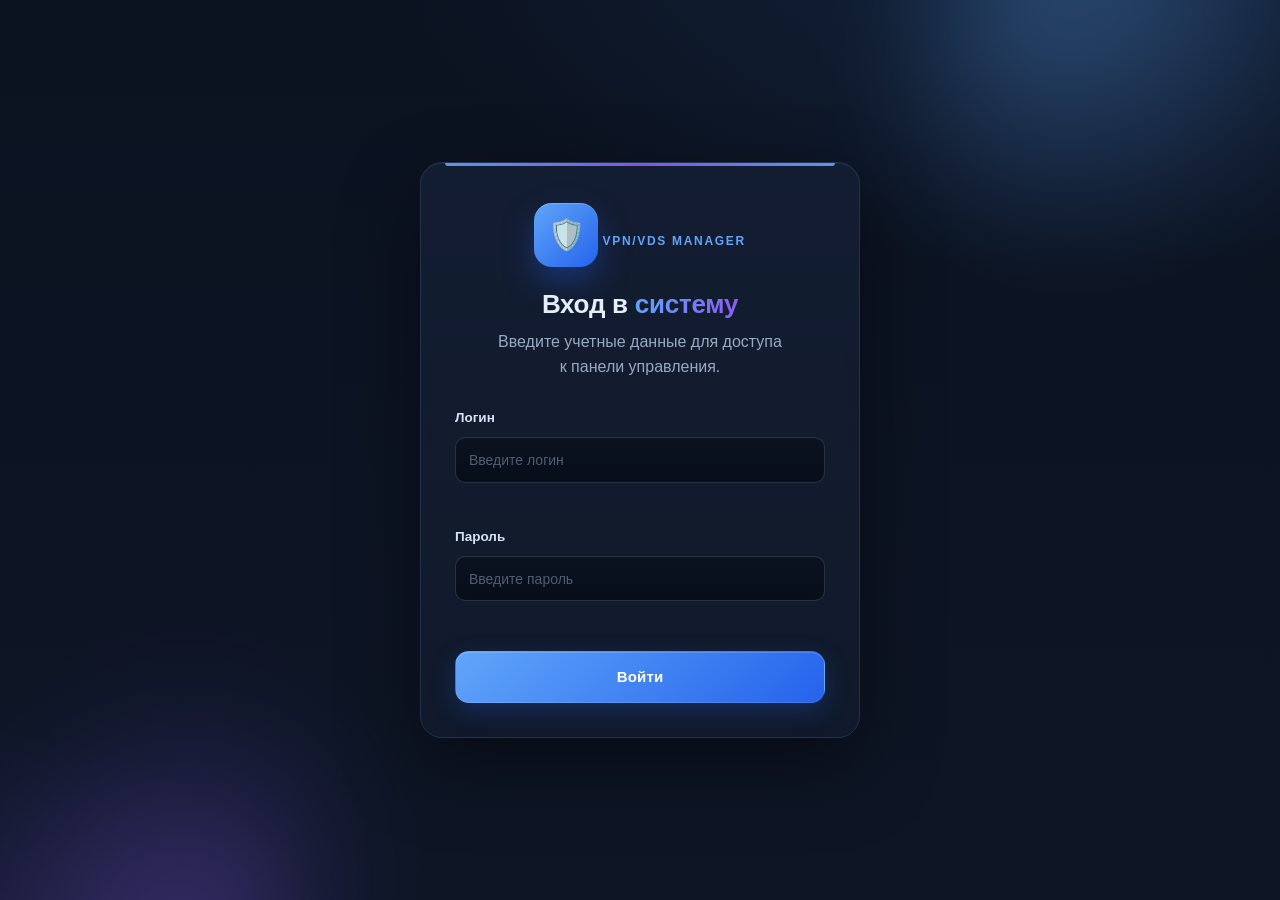
==== commit a84422ce: "fix(ui): spacing gaps - buttons/divs no longer stick, bigger gaps everywhere, cache v20260831e" ====
--- a/vpn-manager/frontend/index.html
+++ b/vpn-manager/frontend/index.html
@@ -9,7 +9,7 @@
     <title>VPN/VDS Manager - Конфиг</title>
     <script>
       (function(){
-        var FORCE = "20260831c";
+        var FORCE = "20260831e";
         try {
           var u = new URL(window.location.href);
           if (u.searchParams.get("v") !== FORCE) {
@@ -30,7 +30,7 @@
         }
       })();
     </script>
-    <link rel="stylesheet" href="styles.css?v=20260831c" />
+    <link rel="stylesheet" href="styles.css?v=20260831e" />
   </head>
   <body>
     <div class="layout">
@@ -230,6 +230,6 @@
       </div>
     </div>
 
-    <script defer src="app.js?v=20260831c"></script>
+    <script defer src="app.js?v=20260831e"></script>
   </body>
 </html>
--- a/vpn-manager/frontend/styles.css
+++ b/vpn-manager/frontend/styles.css
@@ -50,7 +50,7 @@
 a { color: var(--accent-2); text-decoration: none; transition: color var(--t-fast); }
 a:hover { color: #93c5fd; }
 
-.layout { display: grid; gap: 20px; padding: 20px; }
+.layout { display: grid; gap: 24px; padding: 22px; }
 
 .topbar {
   display: flex; align-items: center; justify-content: space-between;
@@ -74,7 +74,7 @@
 }
 
 .topbar-actions {
-  display: flex; align-items: center; gap: 10px; flex-wrap: wrap;
+  display: flex; align-items: center; gap: 14px; flex-wrap: wrap;
 }
 
 .tab-btn {
@@ -284,7 +284,7 @@
 
 .section-grid {
   display: grid;
-  gap: 14px;
+  gap: 18px;
 }
 
 .inline-summary {
@@ -302,7 +302,7 @@
 }
 .inline-summary-value { color: var(--text); font-size: 14.5px; word-break: break-word; font-weight: 500; }
 
-.field { display: grid; gap: 8px; }
+.field { display: grid; gap: 10px; }
 .field-checkbox {
   grid-template-columns: auto 1fr;
   align-items: start;
@@ -393,7 +393,7 @@
 }
 
 .button-row,
-.button-column { display: flex; gap: 10px; }
+.button-column { display: flex; gap: 14px; }
 .button-column { flex-direction: column; }
 .button-row .btn, .button-column .btn { flex: 1; }
 
@@ -413,7 +413,7 @@
 
 .actions {
   display: flex;
-  gap: 12px;
+  gap: 16px;
   padding: 0 24px 24px;
   flex-wrap: wrap;
 }
@@ -498,10 +498,10 @@
 
 .router-list {
   display: grid;
-  gap: 10px;
+  gap: 14px;
   max-height: 360px;
   overflow: auto;
-  margin-bottom: 14px;
+  margin-bottom: 16px;
   padding: 2px;
   scrollbar-gutter: stable;
 }
@@ -509,10 +509,10 @@
 .router-item {
   display: grid;
   grid-template-columns: 1fr auto;
-  gap: 4px 12px;
+  gap: 8px 16px;
   align-items: center;
   width: 100%;
-  padding: 13px 14px;
+  padding: 15px 16px;
   border: 1px solid rgba(153,169,194,0.15);
   border-radius: var(--radius-md);
   background: linear-gradient(180deg, rgba(12,20,36,0.88), rgba(9,17,30,0.9));
@@ -806,7 +806,7 @@
 .dashboard-actions {
   display: flex;
   flex-wrap: wrap;
-  gap: 12px;
+  gap: 16px;
 }
 
 .panel-table { overflow: hidden; }
@@ -946,7 +946,7 @@
 .muted { color: var(--muted); }
 .small { font-size: 11.5px; margin-top: 2px; }
 
-.actions-col { display: flex; flex-wrap: wrap; gap: 6px; }
+.actions-col { display: flex; flex-wrap: wrap; gap: 12px; align-items: center; }
 
 /* --- Field with generate btn / suffix button --- */
 .field-row {
@@ -972,6 +972,92 @@
 }
 .section-lan { border-top: 2px solid rgba(34,197,94,0.22); }
 .section-wifi { border-top: 2px solid rgba(236,72,153,0.22); }
+
+.section-dashboard {
+  border-top: 2px solid rgba(74,163,255,0.28);
+  background: linear-gradient(180deg, rgba(74,163,255,0.06) 0%, transparent 22%), linear-gradient(180deg, rgba(26,38,62,0.95), rgba(22,34,56,0.96));
+}
+.section-sessions {
+  border-top: 2px solid rgba(139,92,246,0.28);
+}
+.section-users {
+  border-top: 2px solid rgba(34,197,94,0.28);
+}
+
+/* ===== COLLAPSIBLE ACCORDION ===== */
+.collapsible {
+  transition: box-shadow var(--t) ease;
+}
+.collapsible-header {
+  display: flex;
+  align-items: center;
+  gap: 18px;
+  padding: 20px 24px;
+  cursor: pointer;
+  user-select: none;
+  border-radius: var(--radius-md) var(--radius-md) 0 0;
+  transition: background var(--t) ease;
+}
+.collapsible-header:hover {
+  background: rgba(74,163,255,0.05);
+}
+.section .section-title {
+  padding: 20px 24px 16px 24px;
+  user-select: none;
+}
+.collapsible-title {
+  font-size: 1.15rem;
+  font-weight: 600;
+  margin: 0;
+  color: var(--text-1);
+  flex: 1 1 auto;
+}
+.chevron {
+  display: inline-flex;
+  align-items: center;
+  justify-content: center;
+  width: 26px;
+  height: 26px;
+  border-radius: 50%;
+  font-size: 0.72rem;
+  color: var(--text-3);
+  background: rgba(255,255,255,0.04);
+  transition: transform var(--t) ease, background var(--t-fast) ease, color var(--t-fast) ease;
+  flex: 0 0 auto;
+  margin-left: auto;
+}
+.collapsible-header:hover .chevron,
+.section-title:hover .chevron {
+  background: rgba(74,163,255,0.15);
+  color: #9cc5ff;
+}
+.collapsible:not(.is-open) > .collapsible-header .chevron,
+.collapsible:not(.is-open) > .section-title .chevron {
+  transform: rotate(-90deg);
+}
+.collapsible-body {
+  max-height: 5000px;
+  overflow: hidden;
+  opacity: 1;
+  transition: max-height var(--t-slow) cubic-bezier(0.22, 1, 0.36, 1),
+              opacity var(--t) ease,
+              padding var(--t) ease;
+  padding: 0 24px 24px 24px;
+}
+.collapsible:not(.is-open) > .collapsible-body {
+  max-height: 0;
+  opacity: 0;
+  padding-top: 0;
+  padding-bottom: 0;
+  pointer-events: none;
+  margin-top: -4px;
+}
+.section.collapsible:not(.is-open) {
+  padding-bottom: 0;
+}
+.section.collapsible > .section-title .section-icon {
+  margin-right: 0;
+}
 
 /* ===== MODAL ===== */
 .modal {
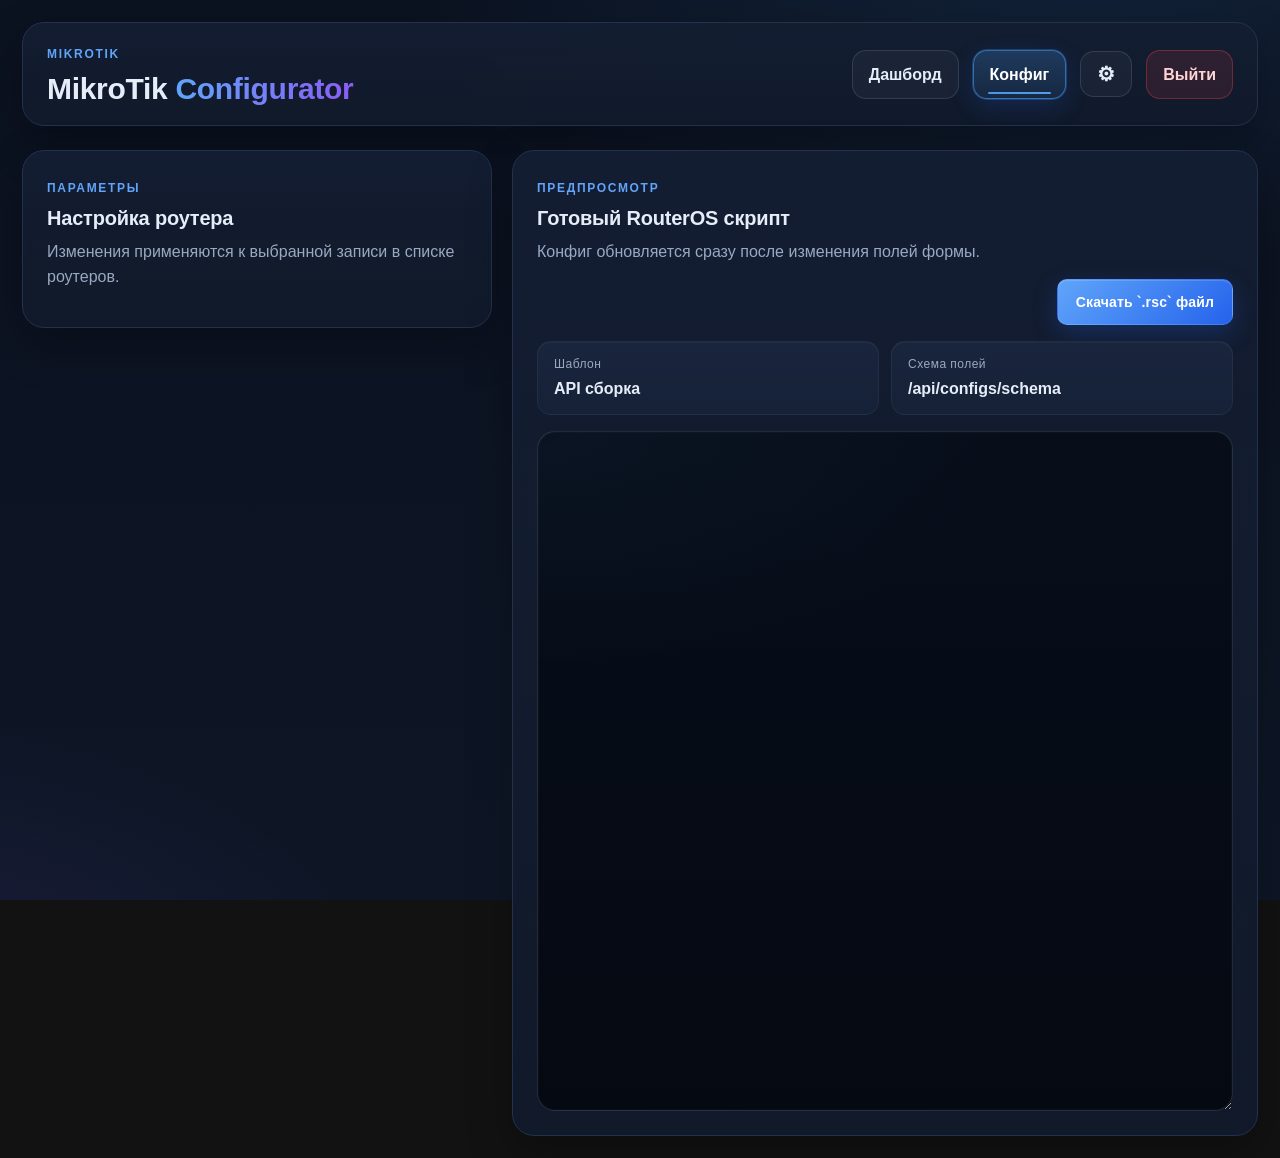
==== commit 77502482: "feat(audit): security+UX batch — JWT monitoring/configs endpoints, no weak defaults, CORS fix, struc" ====
--- a/vpn-manager/frontend/index.html
+++ b/vpn-manager/frontend/index.html
@@ -9,7 +9,7 @@
     <title>VPN/VDS Manager - Конфиг</title>
     <script>
       (function(){
-        var FORCE = "20260831e";
+        var FORCE = "20260902a";
         try {
           var u = new URL(window.location.href);
           if (u.searchParams.get("v") !== FORCE) {
@@ -30,7 +30,7 @@
         }
       })();
     </script>
-    <link rel="stylesheet" href="styles.css?v=20260831e" />
+    <link rel="stylesheet" href="styles.css?v=20260902a" />
   </head>
   <body>
     <div class="layout">
@@ -230,6 +230,6 @@
       </div>
     </div>
 
-    <script defer src="app.js?v=20260831e"></script>
+    <script defer src="app.js?v=20260902a"></script>
   </body>
 </html>
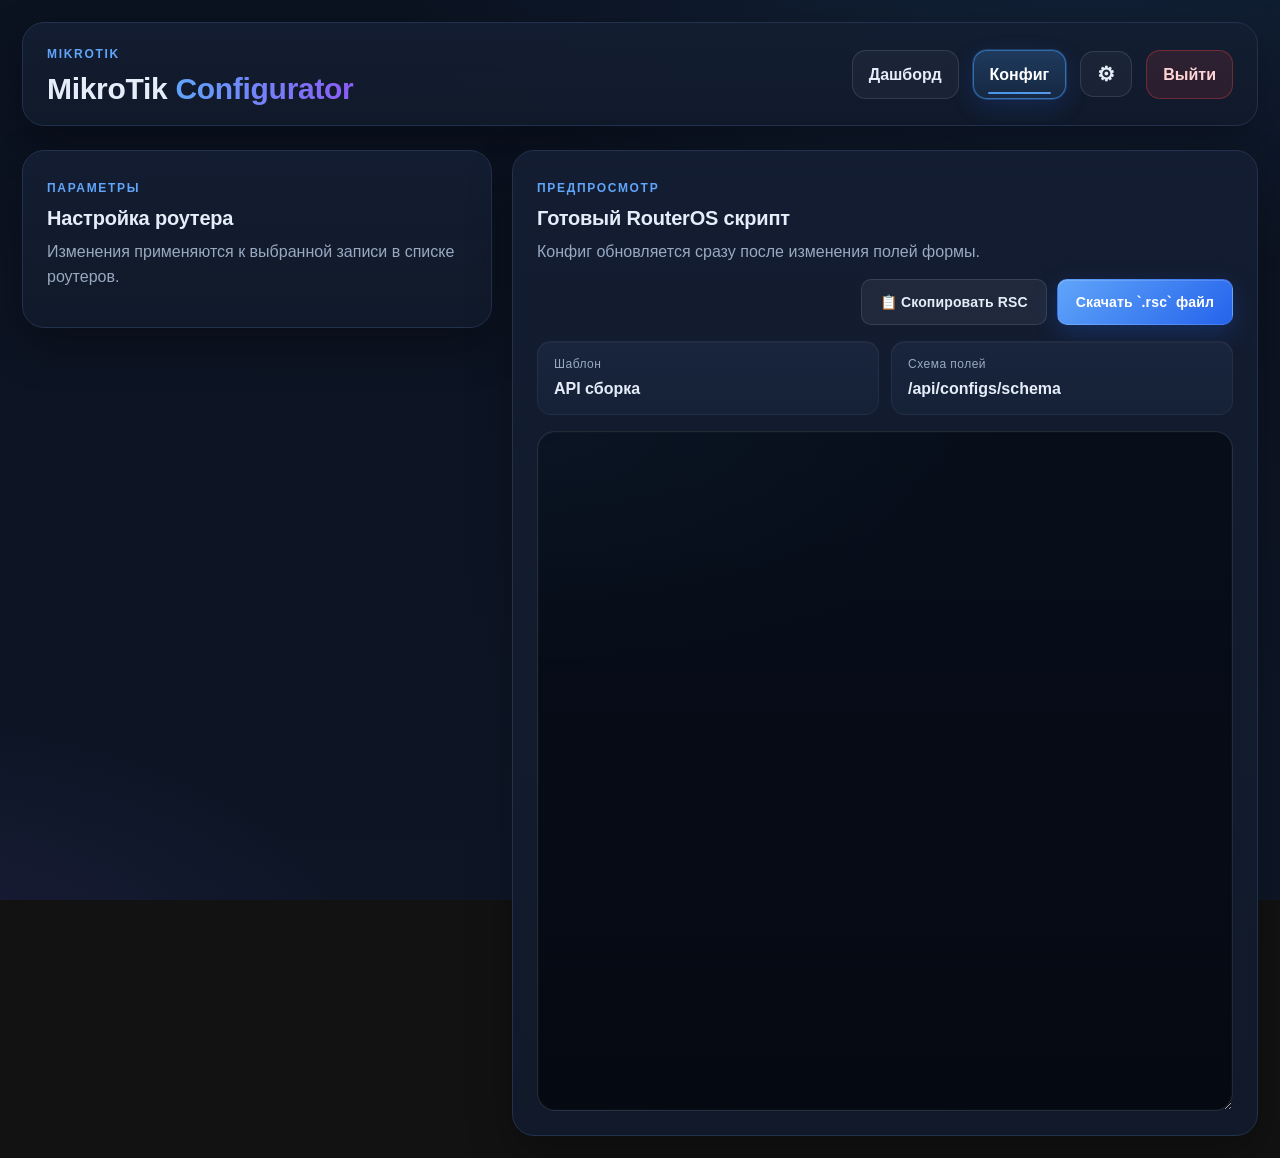
==== commit 7b0b6544: "feat(v1.2.0): P0/P1 roadmap (uniqueness, chap-secrets auto-sync, 429 rate limit, deep health, CIDR c" ====
--- a/vpn-manager/frontend/index.html
+++ b/vpn-manager/frontend/index.html
@@ -9,7 +9,7 @@
     <title>VPN/VDS Manager - Конфиг</title>
     <script>
       (function(){
-        var FORCE = "20260902a";
+        var FORCE = "20260902b";
         try {
           var u = new URL(window.location.href);
           if (u.searchParams.get("v") !== FORCE) {
@@ -30,7 +30,7 @@
         }
       })();
     </script>
-    <link rel="stylesheet" href="styles.css?v=20260902a" />
+    <link rel="stylesheet" href="styles.css?v=20260902b" />
   </head>
   <body>
     <div class="layout">
@@ -86,6 +86,9 @@
             </div>
 
             <div class="preview-actions">
+              <button type="button" id="copyRscButton" class="btn btn-secondary">
+                📋 Скопировать RSC
+              </button>
               <button type="button" id="download-preview-btn" class="btn btn-primary">
                 Скачать `.rsc` файл
               </button>
@@ -230,6 +233,6 @@
       </div>
     </div>
 
-    <script defer src="app.js?v=20260902a"></script>
+    <script defer src="app.js?v=20260902b"></script>
   </body>
 </html>
--- a/vpn-manager/frontend/styles.css
+++ b/vpn-manager/frontend/styles.css
@@ -1130,3 +1130,208 @@
     display: none;
   }
 }
+
+/* ===== GHOST BUTTON (used in confirm modal) ===== */
+.btn-ghost {
+  background: transparent;
+  color: var(--muted);
+  border-color: rgba(153, 169, 194, 0.22);
+}
+.btn-ghost:hover:not(:disabled) {
+  background: rgba(255, 255, 255, 0.05);
+  color: var(--text);
+  border-color: rgba(153, 169, 194, 0.38);
+  transform: translateY(-1px);
+}
+
+/* ===== TOAST SYSTEM ===== */
+.toast-container {
+  position: fixed;
+  right: 20px;
+  bottom: 20px;
+  display: flex;
+  flex-direction: column;
+  gap: 10px;
+  z-index: 9999;
+  max-width: min(420px, calc(100vw - 40px));
+  pointer-events: none;
+}
+.toast {
+  display: flex;
+  align-items: flex-start;
+  gap: 10px;
+  padding: 14px 16px;
+  border-radius: var(--radius-md);
+  background: var(--panel);
+  border: 1px solid var(--panel-border);
+  box-shadow: var(--shadow-lg);
+  opacity: 0;
+  transform: translateY(8px) scale(0.985);
+  pointer-events: auto;
+  backdrop-filter: blur(6px);
+  white-space: pre-line;
+  line-height: 1.45;
+  font-size: 14px;
+}
+.toast-icon { font-size: 18px; line-height: 1.3; flex-shrink: 0; }
+.toast-msg { flex: 1 1 auto; min-width: 0; }
+.toast-close {
+  background: transparent;
+  border: 0;
+  color: var(--muted);
+  font-size: 22px;
+  line-height: 0.7;
+  cursor: pointer;
+  padding: 2px 4px;
+  margin-left: 4px;
+  border-radius: 6px;
+  transition: color var(--t-fast), background var(--t-fast);
+  flex-shrink: 0;
+}
+.toast-close:hover { color: var(--text); background: rgba(255,255,255,0.07); }
+
+.toast-success {
+  background: linear-gradient(180deg, rgba(34, 197, 94, 0.18), rgba(34, 197, 94, 0.10));
+  border-color: rgba(34, 197, 94, 0.38);
+}
+.toast-error {
+  background: linear-gradient(180deg, rgba(239, 68, 68, 0.18), rgba(239, 68, 68, 0.10));
+  border-color: rgba(239, 68, 68, 0.38);
+}
+.toast-warn {
+  background: linear-gradient(180deg, rgba(245, 158, 11, 0.18), rgba(245, 158, 11, 0.10));
+  border-color: rgba(245, 158, 11, 0.38);
+}
+.toast-info {
+  background: linear-gradient(180deg, rgba(74, 163, 255, 0.16), rgba(74, 163, 255, 0.08));
+  border-color: rgba(74, 163, 255, 0.34);
+}
+
+/* ===== MODAL OVERLAY + CONFIRM DIALOG ===== */
+.modal-overlay {
+  position: fixed;
+  inset: 0;
+  z-index: 9998;
+  background: rgba(6, 10, 20, 0.62);
+  backdrop-filter: blur(4px);
+  opacity: 0;
+  display: flex;
+  align-items: center;
+  justify-content: center;
+  padding: 16px;
+  transition: opacity 0.2s ease;
+}
+.confirm-dialog {
+  width: 100%;
+  max-width: 460px;
+  background: var(--panel);
+  border: 1px solid var(--panel-border);
+  border-radius: var(--radius-lg);
+  box-shadow: var(--shadow-lg);
+  padding: 22px 24px 18px;
+}
+.confirm-title {
+  font-weight: 700;
+  font-size: 17px;
+  margin-bottom: 10px;
+  color: var(--text);
+}
+.confirm-message {
+  color: var(--muted);
+  font-size: 14px;
+  margin-bottom: 20px;
+}
+.confirm-actions {
+  display: flex;
+  gap: 12px;
+  justify-content: flex-end;
+}
+.confirm-actions .btn { min-width: 100px; }
+
+/* ===== HORIZONTAL TABLE SCROLL WRAP ===== */
+.table-wrap {
+  width: 100%;
+  overflow-x: auto;
+  -webkit-overflow-scrolling: touch;
+  overflow-y: hidden;
+  border-radius: var(--radius-md);
+  margin: 0;
+}
+.table-wrap > table {
+  min-width: 100%;
+  width: max-content;
+}
+
+/* ===== SEARCH INPUT (dashboard) ===== */
+.search-input {
+  width: 100%;
+  padding: 12px 14px;
+  border-radius: var(--radius-md);
+  background: rgba(255,255,255,0.04);
+  border: 1px solid rgba(153,169,194,0.22);
+  color: var(--text);
+  font: inherit;
+  font-size: 14px;
+  transition: border-color var(--t-fast), background var(--t-fast), box-shadow var(--t-fast);
+}
+.search-input::placeholder { color: var(--muted); opacity: 0.8; }
+.search-input:focus {
+  outline: none;
+  border-color: var(--accent-2);
+  background: rgba(74, 163, 255, 0.05);
+  box-shadow: 0 0 0 3px rgba(74, 163, 255, 0.14);
+}
+
+/* ===== LOGIN PASSWORD TOGGLE ===== */
+.pw-wrap { position: relative; display: block; }
+.pw-toggle {
+  position: absolute;
+  right: 10px;
+  top: 50%;
+  transform: translateY(-50%);
+  background: transparent;
+  border: 0;
+  cursor: pointer;
+  padding: 4px 6px;
+  border-radius: 8px;
+  color: var(--muted);
+  font-size: 16px;
+  transition: color var(--t-fast), background var(--t-fast);
+  user-select: none;
+  z-index: 2;
+}
+.pw-toggle:hover {
+  color: var(--text);
+  background: rgba(255,255,255,0.06);
+}
+
+/* ===== MOBILE (<= 640px) RESPONSIVE ===== */
+@media (max-width: 640px) {
+  body { padding-bottom: 120px; }
+  .layout { padding: 14px; gap: 14px; }
+  .topbar {
+    flex-wrap: wrap;
+    gap: 12px;
+    padding: 14px;
+  }
+  .topbar-actions { width: 100%; justify-content: flex-start; }
+  .panel { border-radius: var(--radius-lg); }
+  .form-row {
+    grid-template-columns: 1fr !important;
+    gap: 10px;
+  }
+  .confirm-actions {
+    flex-direction: column-reverse;
+  }
+  .confirm-actions .btn { width: 100%; min-width: 0; }
+  .toast-container {
+    left: 12px;
+    right: 12px;
+    bottom: 12px;
+    max-width: none;
+  }
+  .routers-table th, .routers-table td {
+    padding: 10px 12px;
+    font-size: 13px;
+  }
+}
